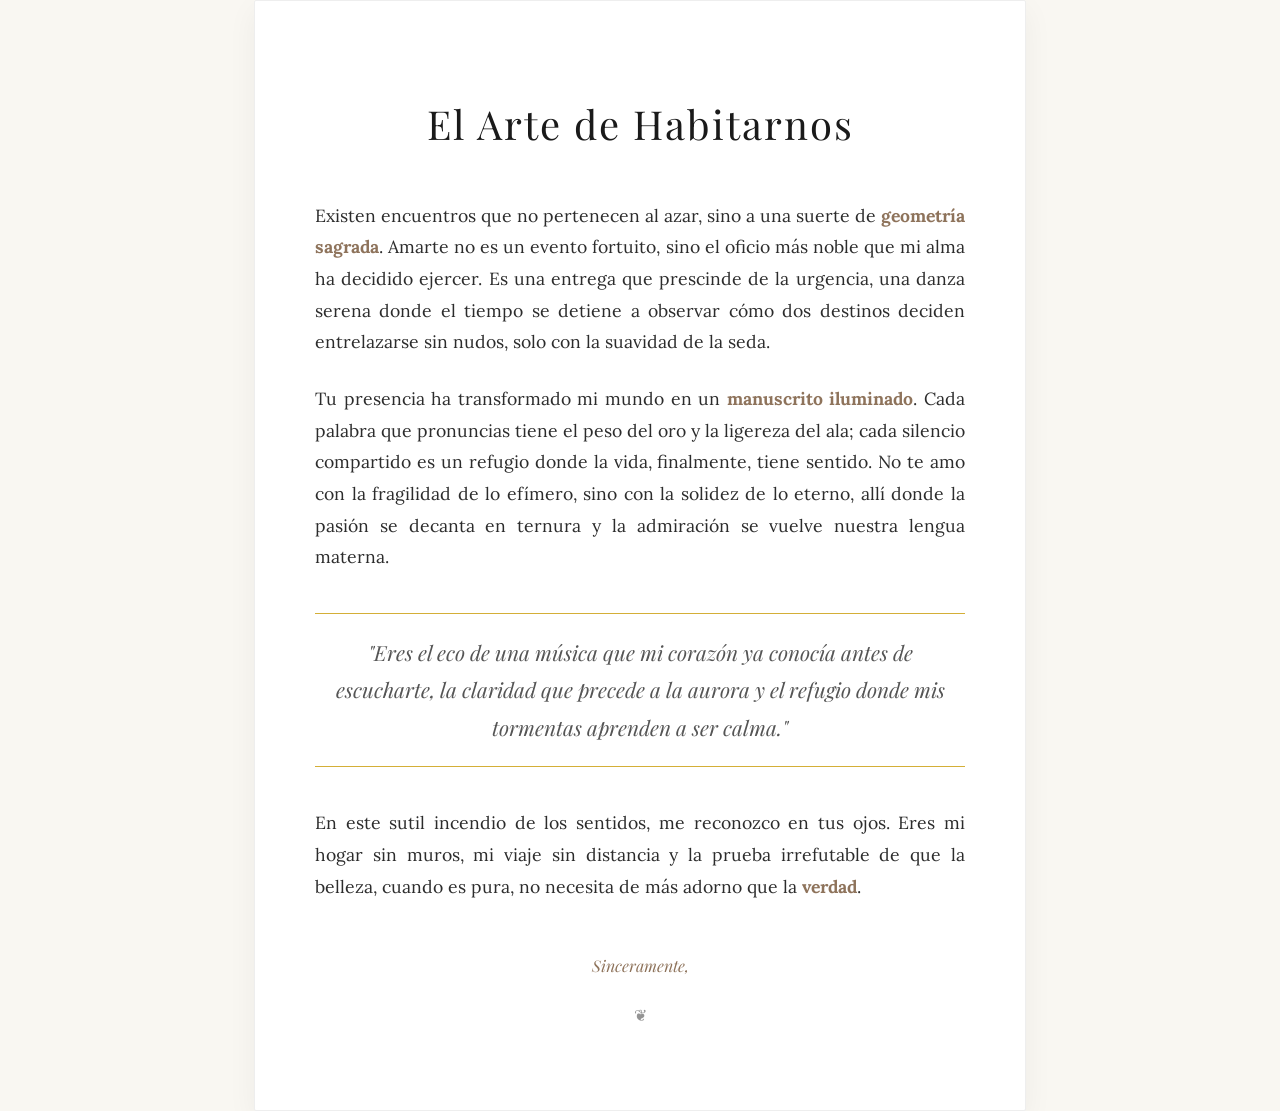
==== index.html @ dca65f6e "Add files via upload" ====
<!DOCTYPE html>
<html lang="es">
<head>
    <meta charset="UTF-8">
    <meta name="viewport" content="width=device-width, initial-scale=1.0">
    <title>El Arte de Habitarnos</title>
    <style>
        @import url('https://fonts.googleapis.com/css2?family=Playfair+Display:ital,wght@0,400;0,700;1,400&family=Lora:ital@0;1&display=swap');

        body {
            background-color: #f9f7f2;
            color: #2c2c2c;
            font-family: 'Lora', serif;
            display: flex;
            justify-content: center;
            align-items: center;
            min-height: 100vh;
            margin: 0;
            line-height: 1.8;
        }

        .container {
            max-width: 650px;
            padding: 60px;
            background: #ffffff;
            box-shadow: 0 10px 30px rgba(0,0,0,0.05);
            border-radius: 2px;
            text-align: center;
            border: 1px solid #eee;
        }

        h1 {
            font-family: 'Playfair Display', serif;
            font-weight: 400;
            font-size: 2.5rem;
            margin-bottom: 40px;
            letter-spacing: 2px;
            color: #1a1a1a;
        }

        p {
            font-size: 1.1rem;
            margin-bottom: 25px;
            text-align: justify;
        }

        .highlight {
            color: #8e735b;
            font-weight: bold;
        }

        blockquote {
            font-family: 'Playfair Display', serif;
            font-style: italic;
            font-size: 1.3rem;
            margin: 40px 0;
            padding: 20px;
            border-top: 1px solid #d4af37;
            border-bottom: 1px solid #d4af37;
            color: #555;
        }

        .signature {
            margin-top: 50px;
            font-family: 'Playfair Display', serif;
            font-style: italic;
            color: #8e735b;
        }

        .ornament {
            display: block;
            margin: 20px auto;
            width: 50px;
            opacity: 0.5;
        }
    </style>
</head>
<body>

    <div class="container">
        <h1>El Arte de Habitarnos</h1>
        
        <p>Existen encuentros que no pertenecen al azar, sino a una suerte de <span class="highlight">geometría sagrada</span>. Amarte no es un evento fortuito, sino el oficio más noble que mi alma ha decidido ejercer. Es una entrega que prescinde de la urgencia, una danza serena donde el tiempo se detiene a observar cómo dos destinos deciden entrelazarse sin nudos, solo con la suavidad de la seda.</p>

        <p>Tu presencia ha transformado mi mundo en un <span class="highlight">manuscrito iluminado</span>. Cada palabra que pronuncias tiene el peso del oro y la ligereza del ala; cada silencio compartido es un refugio donde la vida, finalmente, tiene sentido. No te amo con la fragilidad de lo efímero, sino con la solidez de lo eterno, allí donde la pasión se decanta en ternura y la admiración se vuelve nuestra lengua materna.</p>

        <blockquote>
            "Eres el eco de una música que mi corazón ya conocía antes de escucharte, la claridad que precede a la aurora y el refugio donde mis tormentas aprenden a ser calma."
        </blockquote>

        <p>En este sutil incendio de los sentidos, me reconozco en tus ojos. Eres mi hogar sin muros, mi viaje sin distancia y la prueba irrefutable de que la belleza, cuando es pura, no necesita de más adorno que la <span class="highlight">verdad</span>.</p>

        <div class="signature">Sinceramente,</div>
        <div class="ornament">❦</div>
    </div>

</body>
</html>
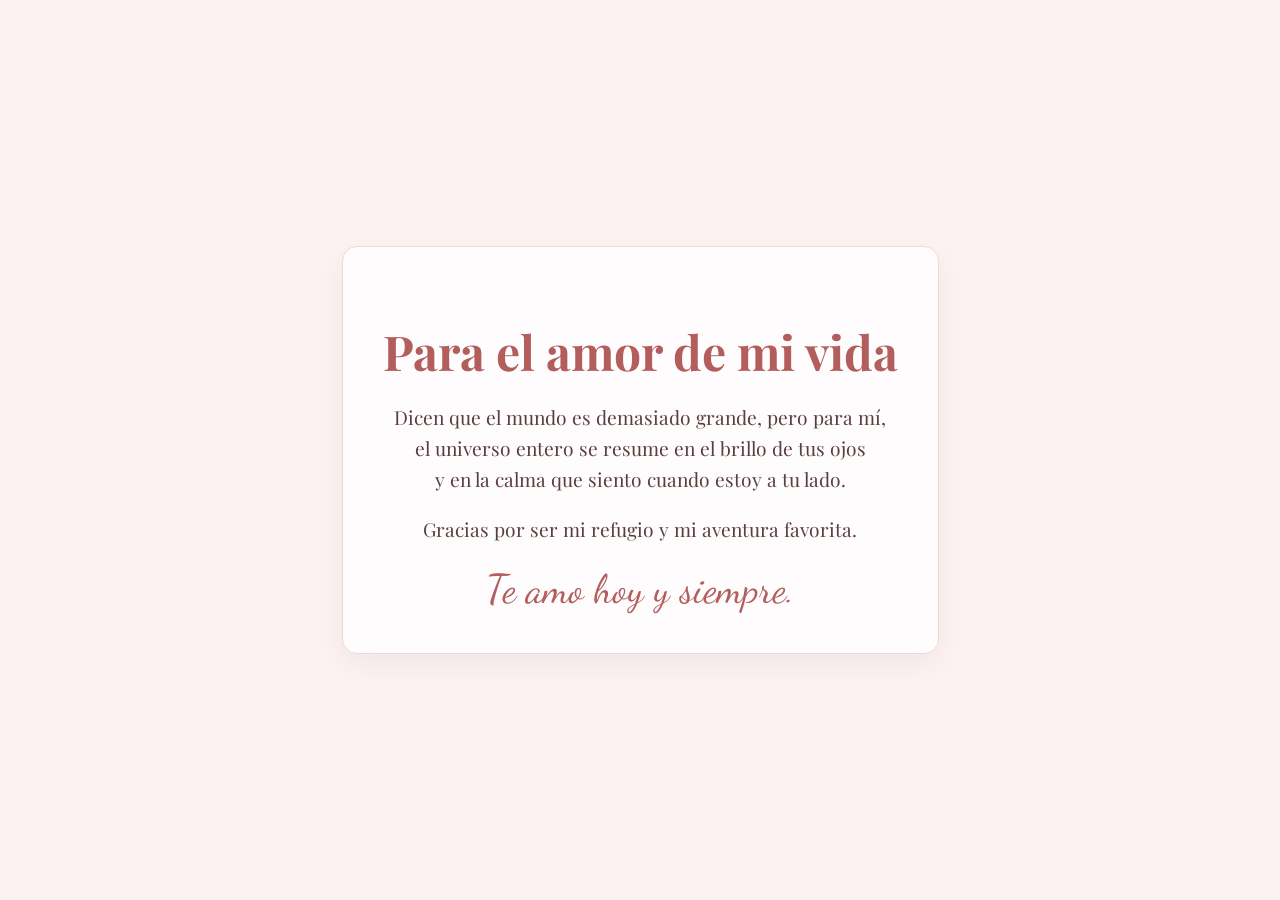
==== commit 3a755a7f: "Update index.html" ====
--- a/index.html
+++ b/index.html
@@ -3,96 +3,105 @@
 <head>
     <meta charset="UTF-8">
     <meta name="viewport" content="width=device-width, initial-scale=1.0">
-    <title>El Arte de Habitarnos</title>
+    <title>Para Ti, Con Amor</title>
     <style>
-        @import url('https://fonts.googleapis.com/css2?family=Playfair+Display:ital,wght@0,400;0,700;1,400&family=Lora:ital@0;1&display=swap');
+        @import url('https://fonts.googleapis.com/css2?family=Dancing+Script:wght@600&family=Playfair+Display:italic,wght@400;700&display=swap');
 
         body {
-            background-color: #f9f7f2;
-            color: #2c2c2c;
-            font-family: 'Lora', serif;
+            margin: 0;
+            padding: 0;
             display: flex;
             justify-content: center;
             align-items: center;
-            min-height: 100vh;
-            margin: 0;
-            line-height: 1.8;
+            height: 100vh;
+            background-color: #fdf2f2;
+            font-family: 'Playfair Display', serif;
+            overflow: hidden;
+            color: #5a3e3e;
         }
 
         .container {
-            max-width: 650px;
-            padding: 60px;
-            background: #ffffff;
+            text-align: center;
+            z-index: 10;
+            padding: 40px;
+            background: rgba(255, 255, 255, 0.8);
+            border-radius: 15px;
             box-shadow: 0 10px 30px rgba(0,0,0,0.05);
-            border-radius: 2px;
-            text-align: center;
-            border: 1px solid #eee;
+            max-width: 80%;
+            border: 1px solid #f2d7d7;
+            animation: fadeIn 3s ease-in;
         }
 
         h1 {
-            font-family: 'Playfair Display', serif;
-            font-weight: 400;
-            font-size: 2.5rem;
-            margin-bottom: 40px;
-            letter-spacing: 2px;
-            color: #1a1a1a;
+            font-size: 3rem;
+            margin-bottom: 10px;
+            color: #b35d5d;
         }
 
         p {
-            font-size: 1.1rem;
-            margin-bottom: 25px;
-            text-align: justify;
-        }
-
-        .highlight {
-            color: #8e735b;
-            font-weight: bold;
-        }
-
-        blockquote {
-            font-family: 'Playfair Display', serif;
-            font-style: italic;
-            font-size: 1.3rem;
-            margin: 40px 0;
-            padding: 20px;
-            border-top: 1px solid #d4af37;
-            border-bottom: 1px solid #d4af37;
-            color: #555;
+            font-size: 1.2rem;
+            line-height: 1.6;
+            margin-bottom: 20px;
         }
 
         .signature {
-            margin-top: 50px;
-            font-family: 'Playfair Display', serif;
-            font-style: italic;
-            color: #8e735b;
+            font-family: 'Dancing Script', cursive;
+            font-size: 2.5rem;
+            color: #b35d5d;
+            margin-top: 20px;
         }
 
-        .ornament {
-            display: block;
-            margin: 20px auto;
-            width: 50px;
-            opacity: 0.5;
+        /* Corazones flotantes de fondo */
+        .heart {
+            position: absolute;
+            color: #ffb7b7;
+            font-size: 20px;
+            user-select: none;
+            pointer-events: none;
+            animation: float 10s linear infinite;
+            opacity: 0;
+        }
+
+        @keyframes float {
+            0% { transform: translateY(100vh) rotate(0deg); opacity: 1; }
+            100% { transform: translateY(-10vh) rotate(360deg); opacity: 0; }
+        }
+
+        @keyframes fadeIn {
+            from { opacity: 0; transform: translateY(20px); }
+            to { opacity: 1; transform: translateY(0); }
         }
     </style>
 </head>
 <body>
 
     <div class="container">
-        <h1>El Arte de Habitarnos</h1>
-        
-        <p>Existen encuentros que no pertenecen al azar, sino a una suerte de <span class="highlight">geometría sagrada</span>. Amarte no es un evento fortuito, sino el oficio más noble que mi alma ha decidido ejercer. Es una entrega que prescinde de la urgencia, una danza serena donde el tiempo se detiene a observar cómo dos destinos deciden entrelazarse sin nudos, solo con la suavidad de la seda.</p>
-
-        <p>Tu presencia ha transformado mi mundo en un <span class="highlight">manuscrito iluminado</span>. Cada palabra que pronuncias tiene el peso del oro y la ligereza del ala; cada silencio compartido es un refugio donde la vida, finalmente, tiene sentido. No te amo con la fragilidad de lo efímero, sino con la solidez de lo eterno, allí donde la pasión se decanta en ternura y la admiración se vuelve nuestra lengua materna.</p>
-
-        <blockquote>
-            "Eres el eco de una música que mi corazón ya conocía antes de escucharte, la claridad que precede a la aurora y el refugio donde mis tormentas aprenden a ser calma."
-        </blockquote>
-
-        <p>En este sutil incendio de los sentidos, me reconozco en tus ojos. Eres mi hogar sin muros, mi viaje sin distancia y la prueba irrefutable de que la belleza, cuando es pura, no necesita de más adorno que la <span class="highlight">verdad</span>.</p>
-
-        <div class="signature">Sinceramente,</div>
-        <div class="ornament">❦</div>
+        <h1>Para el amor de mi vida</h1>
+        <p>
+            Dicen que el mundo es demasiado grande, pero para mí,<br>
+            el universo entero se resume en el brillo de tus ojos <br>
+            y en la calma que siento cuando estoy a tu lado.
+        </p>
+        <p>Gracias por ser mi refugio y mi aventura favorita.</p>
+        <div class="signature">Te amo hoy y siempre.</div>
     </div>
 
+    <script>
+        function createHeart() {
+            const heart = document.createElement('div');
+            heart.classList.add('heart');
+            heart.innerHTML = '❤';
+            heart.style.left = Math.random() * 100 + 'vw';
+            heart.style.animationDuration = Math.random() * 5 + 5 + 's';
+            heart.style.fontSize = Math.random() * 20 + 10 + 'px';
+            document.body.appendChild(heart);
+
+            setTimeout(() => {
+                heart.remove();
+            }, 10000);
+        }
+
+        setInterval(createHeart, 300);
+    </script>
 </body>
-</html>+</html>
